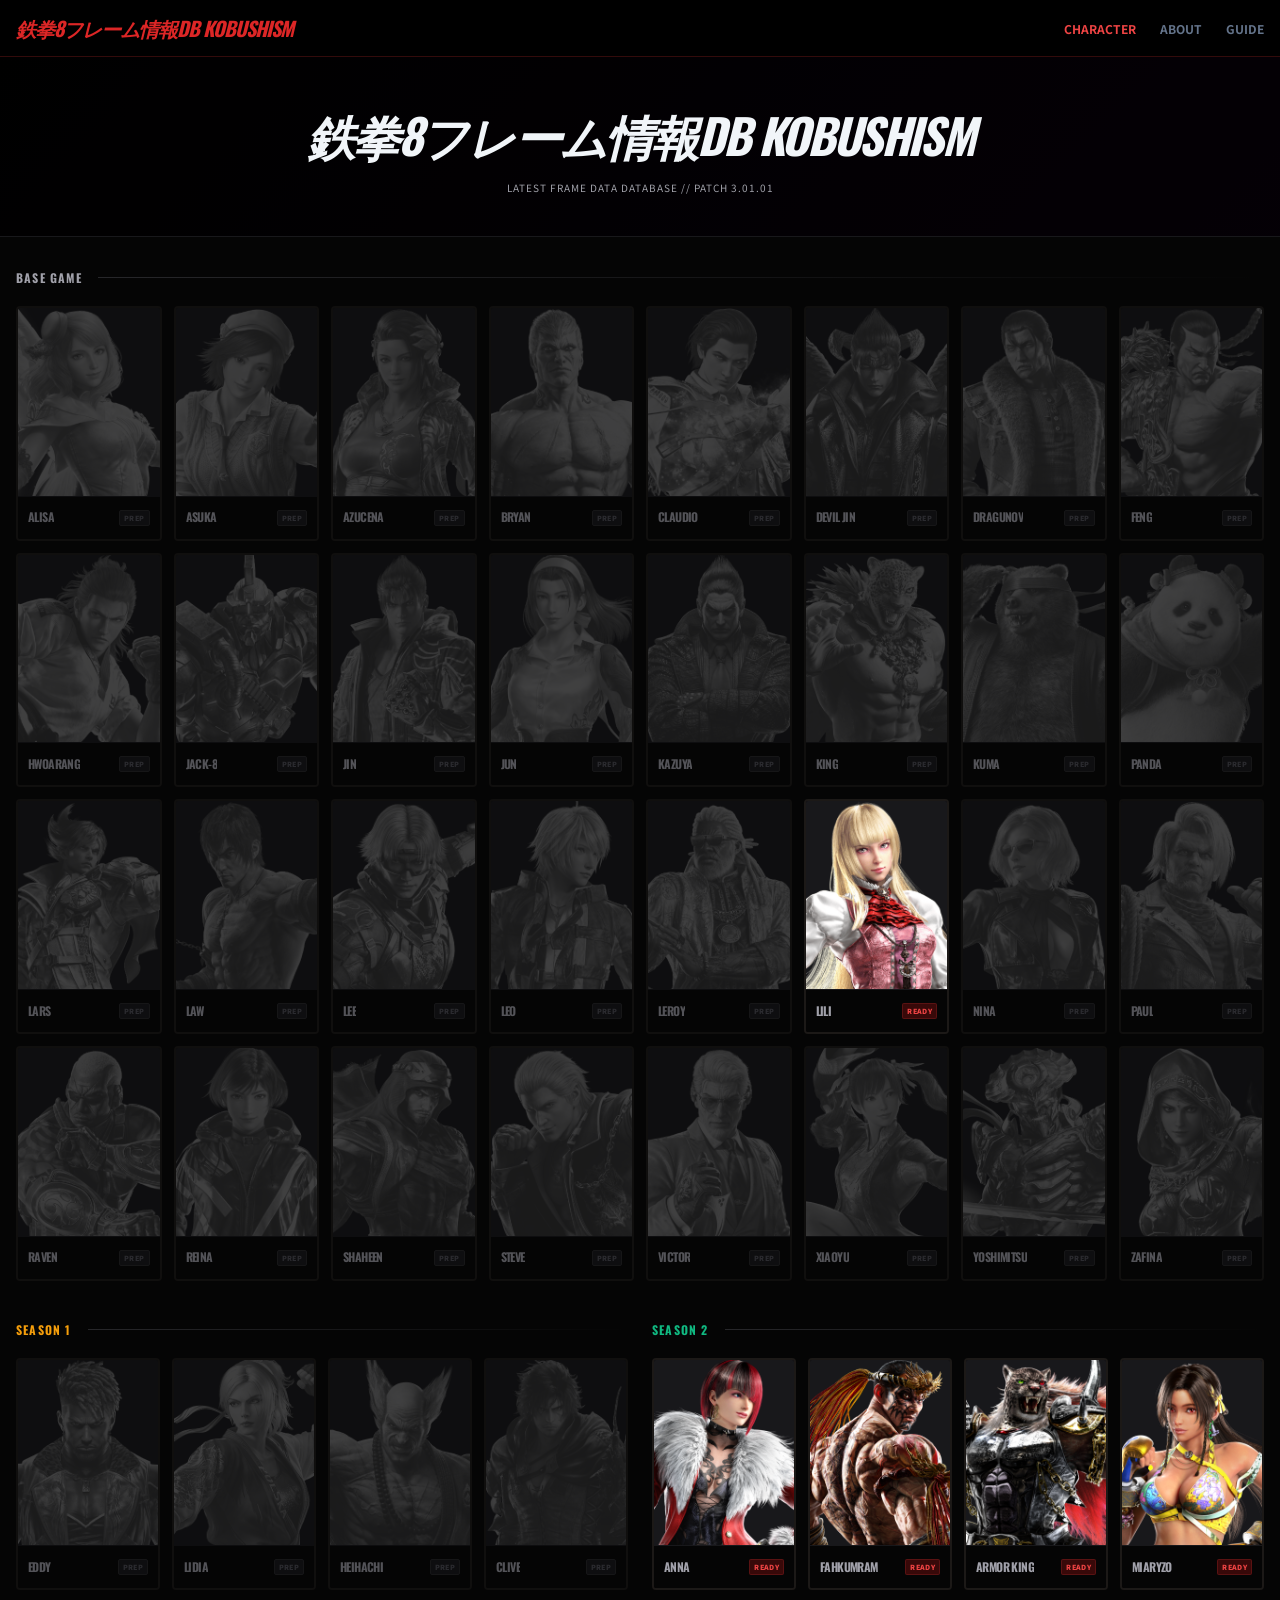
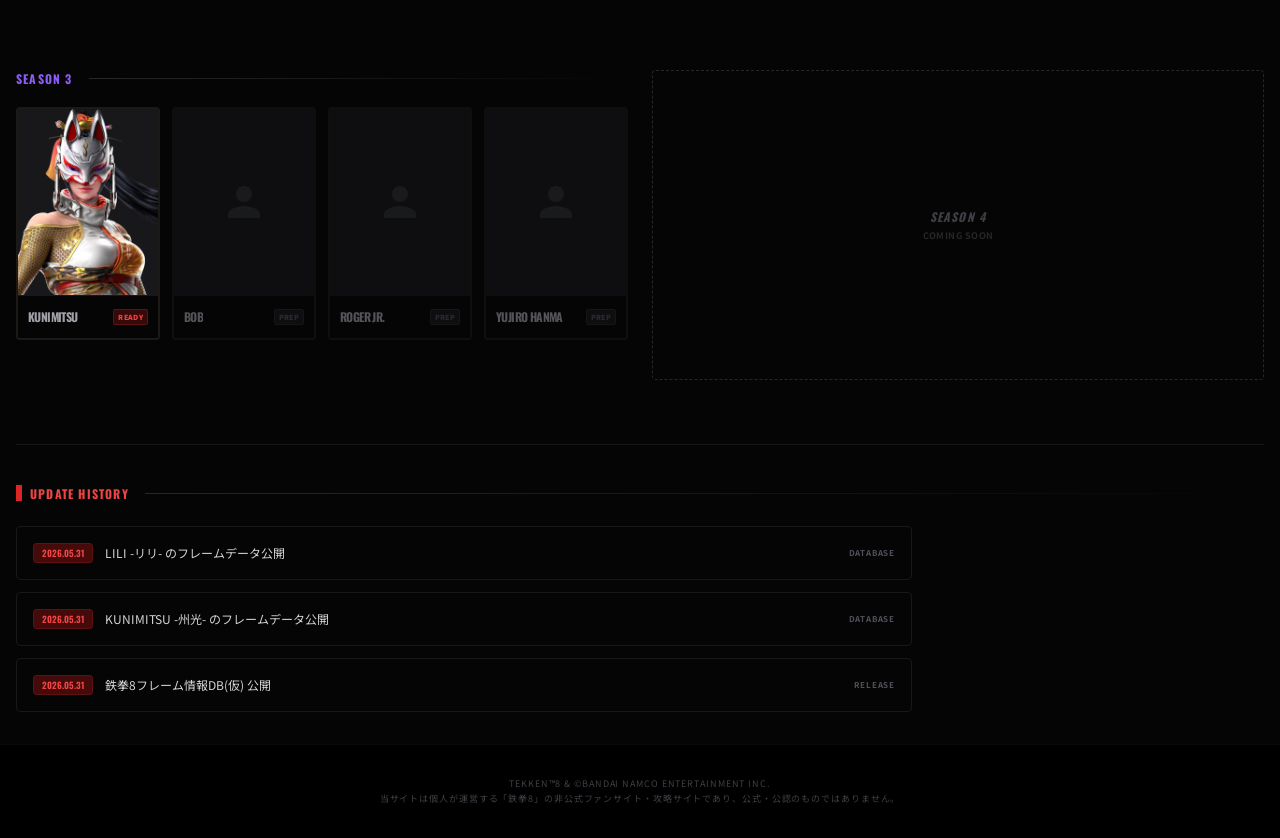
==== index.html @ 1b741292 "Add files via upload" ====
<!DOCTYPE html>
<html lang="ja">
<head>
    <meta charset="UTF-8">
    <meta name="viewport" content="width=device-width, initial-scale=1.0">
    <title>鉄拳8フレーム情報DB KOBUSHISM</title>

    <link rel="stylesheet" href="css/top.css">
</head>
<body>
    <!-- Loading Screen -->
    <!-- <div id="loader" class="loading-overlay">
        <div class="loader-text oswald">INITIALIZING DATABASE...</div>
    </div> -->

    <!-- Navigation -->
    <nav>
        <div class="nav-container">
            <a href="index.html" class="nav-logo oswald tekken-font">鉄拳8フレーム情報DB KOBUSHISM</a>
            <div class="nav-links">
                <span>CHARACTER</span>
                <a href="about.html" class="menu-link">ABOUT</a>
                <a href="guide.html" class="menu-link">GUIDE</a>
            </div>
        </div>
    </nav>

    <!-- Hero / Header Section -->
    <div class="hero-section">
        <div class="hero-overlay"></div>
        <div class="hero-content">
            <h2 class="hero-title oswald tekken-font">鉄拳8フレーム情報DB KOBUSHISM</h2>
            <p class="hero-subtitle">Latest Frame Data Database // Patch 3.01.01</p>
        </div>
    </div>

    <!-- Character Selection Area -->
    <main id="selection-area">
        <!-- Generated dynamically by JavaScript -->
    </main>

    <!-- Custom Toast Notification Box -->
    <div id="toast" class="toast-box">
        <div class="toast-ping"></div>
        <div class="toast-text" id="toast-text">MESSAGE</div>
    </div>

    <!-- Footer -->
    <footer>
        <div class="footer-content">
            <p class="footer-text">
                TEKKEN™8 & ©Bandai Namco Entertainment Inc.<br>
                当サイトは個人が運営する「鉄拳8」の非公式ファンサイト・攻略サイトであり、公式・公認のものではありません。
            </p>
        </div>
    </footer>
    
    <script src="js/top.js"></script>
</body>
</html>
---- css/top.css ----
@import url('https://fonts.googleapis.com/css2?family=Oswald:wght@400;700&family=Noto+Sans+JP:wght@400;700&display=swap');

:root {
    --bg-color: #050505;
    --text-main: #f1f5f9;
    --text-muted: #a1a1aa;
    --text-dark: #52525b;
    --primary-red: #dc2626;
    --primary-red-hover: #ef4444;
    --card-bg: #0c0a09;
    --border-color: #1c1917;
    --nav-bg: rgba(0, 0, 0, 0.95);
    --footer-bg: #000000;
    --season-1-color: #f59e0b; /* Amber */
    --season-2-color: #10b981; /* Emerald */
    --season-3-color: #8b5cf6; /* Purple */
}

* {
    box-sizing: border-box;
    margin: 0;
    padding: 0;
}

body {
    font-family: 'Noto Sans JP', sans-serif;
    background-color: var(--bg-color);
    color: var(--text-main);
    min-height: 100vh;
    display: flex;
    flex-direction: column;
    overflow-x: hidden;
}

/* Text selection style */
::selection {
    background-color: var(--primary-red);
    color: white;
}

/* Font Helpers */
.oswald {
    font-family: 'Oswald', sans-serif;
}
.tekken-font {
    text-transform: uppercase;
    font-style: italic;
    letter-spacing: -0.05em;
}

/* Navigation */
nav {
    position: sticky;
    top: 0;
    z-index: 50;
    background-color: var(--nav-bg);
    border-bottom: 1px solid rgba(127, 29, 29, 0.4);
    backdrop-filter: blur(4px);
}

.nav-container {
    max-width: 1280px;
    margin: 0 auto;
    padding: 0 16px;
    height: 56px;
    display: flex;
    align-items: center;
    justify-content: space-between;
}

.nav-logo {
    font-size: 1.25rem;
    font-weight: bold;
    color: var(--primary-red);
    transition: color 0.3s;
    text-decoration: none;
}

.nav-logo:hover {
    color: var(--primary-red-hover);
}

.nav-links {
    display: flex;
    align-items: center;
    gap: 24px;
    font-size: 0.75rem;
    font-weight: bold;
}

.nav-links a {
    color: #64748b;
    text-decoration: none;
    transition: color 0.3s;
}

.nav-links a:hover {
    color: white;
}

.nav-links .active {
    color: var(--primary-red-hover);
}

.nav-links span {
    color: var(--primary-red-hover);
}

/* Animated Hero Background */
@keyframes hero-bg-anim {
    0% { background-position: 0% 50%; }
    50% { background-position: 100% 50%; }
    100% { background-position: 0% 50%; }
}

.hero-section {
    position: relative;
    height: 180px;
    width: 100%;
    overflow: hidden;
    border-bottom: 1px solid #18181b;
    background: linear-gradient(-45deg, #000000, #3a0000, #0a000d, #000000);
    background-size: 400% 400%;
    animation: hero-bg-anim 15s ease infinite;
}

.hero-overlay {
    position: absolute;
    inset: 0;
    background-color: rgba(0, 0, 0, 0.4);
}

.hero-content {
    position: relative;
    max-width: 1280px;
    margin: 0 auto;
    padding: 0 16px;
    height: 100%;
    display: flex;
    flex-direction: column;
    justify-content: center;
    align-items: center;
    text-align: center;
}

.hero-title {
    font-size: 1.875rem;
    font-weight: 900;
    letter-spacing: -0.05em;
}

@media (min-width: 768px) {
    .hero-title { font-size: 3rem; }
}

.hero-subtitle {
    color: var(--text-muted);
    font-size: 10px;
    letter-spacing: 0.1em;
    text-transform: uppercase;
    margin-top: 8px;
}

/* Main Container */
main {
    flex-grow: 1;
    max-width: 1280px;
    margin: 0 auto;
    padding: 32px 16px;
    width: 100%;
}

/* Grid configurations */
.season-section {
    margin-bottom: 40px;
}

.season-section:last-child {
    margin-bottom: 0;
}

.base-grid {
    display: grid;
    grid-template-columns: repeat(2, 1fr);
    gap: 12px;
}

@media (min-width: 640px) {
    .base-grid { grid-template-columns: repeat(4, 1fr); }
}
@media (min-width: 768px) {
    .base-grid { grid-template-columns: repeat(6, 1fr); }
}
@media (min-width: 1024px) {
    .base-grid { grid-template-columns: repeat(8, 1fr); }
}

/* Columns container for dynamic multi-column alignments */
.season-row-container {
    display: grid;
    grid-template-columns: 1fr;
    gap: 24px;
    margin-bottom: 40px;
}

@media (min-width: 768px) {
    .season-row-container {
        grid-template-columns: 1fr 1fr;
    }
}

.season-grid {
    display: grid;
    grid-template-columns: repeat(2, 1fr);
    gap: 12px;
}

@media (min-width: 640px) {
    .season-grid {
        grid-template-columns: repeat(4, 1fr);
    }
}

/* Section Titles & Lines */
.group-header {
    display: flex;
    align-items: center;
    gap: 16px;
    margin-bottom: 20px;
}

.group-title {
    font-size: 0.75rem;
    font-weight: bold;
    letter-spacing: 0.1em;
}

.group-title.text-zinc-500 { color: var(--text-muted); }
.group-title.text-amber-500 { color: var(--season-1-color); }
.group-title.text-emerald-500 { color: var(--season-2-color); }
.group-title.text-purple-500 { color: var(--season-3-color); }

.header-line {
    flex-grow: 1;
    height: 1px;
    background: linear-gradient(to right, #27272a, transparent);
}

/* Character Card CSS */
.character-card {
    border: 2px solid var(--border-color);
    background-color: #0c0a09;
    border-radius: 4px;
    overflow: hidden;
    display: flex;
    flex-direction: column;
    position: relative;
    text-decoration: none;
    color: inherit;
    transition: all 0.25s cubic-bezier(0.4, 0, 0.2, 1);
}

.character-card.ready-card {
    cursor: pointer;
    background-color: #020202;
}

.character-card.prep-card {
    cursor: not-allowed;
    opacity: 0.5;
}

.character-card.ready-card:hover {
    border-color: var(--primary-red-hover);
    transform: scale(1.08);
    box-shadow: 0 0 20px rgba(239, 68, 68, 0.5);
    z-index: 20;
}

/* Character image aspect and grids */
.card-image-wrap {
    position: relative;
    width: 100%;
    aspect-ratio: 3 / 4;
    overflow: hidden;
    background-color: #18181b;
    border-bottom: 1px solid rgba(24, 24, 27, 0.6);
    transition: border-color 0.3s;
}

.character-card.ready-card:hover .card-image-wrap {
    border-color: rgba(239, 68, 68, 0.4);
}

.card-image-bg {
    position: absolute;
    inset: 0;
    z-index: 0;
    background-color: rgba(24, 24, 27, 0.6);
    transition: background-color 0.3s;
}

.character-card:hover .card-image-bg {
    background-color: #27272a;
}

.card-img {
    position: absolute;
    inset: 0;
    width: 100%;
    height: 100%;
    object-fit: cover;
    z-index: 10;
    transition: transform 0.5s;
}

.character-card.ready-card:hover .card-img {
    transform: scale(1.05);
}

.card-img.grayscale {
    filter: grayscale(1) contrast(0.5);
    opacity: 0.6;
    transition: opacity 0.3s;
}

.character-card:hover .card-img.grayscale {
    opacity: 0.8;
}

.card-fallback {
    position: absolute;
    inset: 0;
    z-index: 10;
    display: flex;
    align-items: center;
    justify-content: center;
    opacity: 0.1;
    transition: opacity 0.3s;
}

.character-card.ready-card .card-fallback {
    opacity: 0.25;
}

.character-card:hover .card-fallback {
    opacity: 0.3;
}

.card-fallback svg {
    width: 48px;
    height: 48px;
    fill: currentColor;
}

/* Card Information & Labels */
.card-info {
    padding: 10px;
    background-color: #050505;
    display: flex;
    align-items: center;
    justify-content: space-between;
    gap: 6px;
    min-height: 42px;
}

.card-name {
    font-size: 11px;
    font-weight: 900;
    text-transform: uppercase;
    letter-spacing: -0.05em;
    line-height: 1.2;
    overflow: hidden;
    text-overflow: ellipsis;
    white-space: nowrap;
    color: #a1a1aa;
    transition: color 0.3s;
}

@media (min-width: 768px) {
    .card-name { font-size: 12px; }
}

.character-card.ready-card:hover .card-name {
    color: #f87171;
}

.card-status {
    flex-shrink: 0;
    display: flex;
    align-items: center;
}

.badge {
    font-size: 7px;
    font-weight: 900;
    padding: 2px 4px;
    border-radius: 2px;
    letter-spacing: 0.05em;
}

.badge-ready {
    background-color: rgba(69, 10, 10, 0.8);
    color: #ef4444;
    border: 1px solid rgba(127, 29, 29, 0.5);
    animation: pulse-badge 2s infinite;
}

.badge-prep {
    background-color: #18181b;
    color: #52525b;
    border: 1px solid #27272a;
}

@keyframes pulse-badge {
    0%, 100% { opacity: 1; }
    50% { opacity: .5; }
}

/* Coming Soon Placeholder Block */
.placeholder-box {
    border: 1px dashed #27272a;
    border-radius: 4px;
    padding: 16px;
    display: flex;
    flex-direction: column;
    justify-content: center;
    align-items: center;
    text-align: center;
    background-color: rgba(9, 9, 11, 0.2);
}

.placeholder-title {
    font-size: 12px;
    font-weight: bold;
    letter-spacing: 0.1em;
    color: #3f3f46;
    margin-bottom: 4px;
}

.placeholder-subtitle {
    font-size: 9px;
    color: #27272a;
    font-weight: bold;
    letter-spacing: 0.05em;
}

/* Update History Style */
.history-section {
    margin-top: 64px;
    border-top: 1px solid #18181b;
    padding-top: 40px;
}

.history-title-wrap {
    display: flex;
    align-items: center;
    gap: 16px;
    margin-bottom: 24px;
}

.history-heading {
    font-size: 0.75rem;
    font-weight: bold;
    letter-spacing: 0.1em;
    color: var(--primary-red-hover);
    display: flex;
    align-items: center;
    gap: 8px;
}

.history-accent-line {
    width: 6px;
    height: 16px;
    background-color: var(--primary-red);
    display: inline-block;
}

.history-container {
    display: flex;
    flex-direction: column;
    gap: 12px;
    max-width: 896px;
}

.history-item {
    padding: 16px;
    background-color: rgba(5, 5, 5, 0.6);
    border: 1px solid #18181b;
    border-radius: 4px;
    display: flex;
    flex-direction: column;
    gap: 12px;
    justify-content: space-between;
    transition: border-color 0.3s;
}

.history-item:hover {
    border-color: #27272a;
}

@media (min-width: 640px) {
    .history-item {
        flex-direction: row;
        align-items: center;
    }
}

.history-left {
    display: flex;
    align-items: flex-start;
    gap: 12px;
}

@media (min-width: 640px) {
    .history-left {
        align-items: center;
    }
}

.history-date {
    font-size: 9px;
    background-color: #450a0a;
    color: #ef4444;
    border: 1px solid rgba(127, 29, 29, 0.4);
    padding: 2px 8px;
    border-radius: 4px;
    font-weight: bold;
    flex-shrink: 0;
}

.history-date.muted {
    background-color: #1c1917;
    color: #a1a1aa;
    border: 1px solid #27272a;
}

.history-text {
    font-size: 12px;
    color: #d4d4d8;
    line-height: 1.5;
}

.history-tag {
    font-size: 8px;
    color: #52525b;
    font-weight: bold;
    letter-spacing: 0.1em;
    text-transform: uppercase;
    align-self: flex-end;
}

@media (min-width: 640px) {
    .history-tag {
        align-self: auto;
    }
}

/* Loading Screen styles */
.loading-overlay {
    position: fixed;
    inset: 0;
    background: #000;
    display: flex;
    justify-content: center;
    align-items: center;
    z-index: 100;
    transition: opacity 0.5s ease;
}

.loader-text {
    font-size: 24px;
    color: var(--primary-red-hover);
    letter-spacing: 0.15em;
    animation: pulse-loader 1.5s infinite;
}

@keyframes pulse-loader {
    0%, 100% { opacity: 1; }
    50% { opacity: 0.4; }
}

/* Toast Popup styles */
.toast-box {
    position: fixed;
    bottom: 20px;
    right: 20px;
    z-index: 50;
    background-color: #09090b;
    border: 1px solid #450a0a;
    color: white;
    padding: 16px 20px;
    border-radius: 4px;
    box-shadow: 0 10px 25px -5px rgba(0, 0, 0, 0.9), 0 8px 10px -6px rgba(0, 0, 0, 0.9);
    display: flex;
    align-items: center;
    gap: 12px;
    transition: all 0.3s ease;
    transform: translateY(100px);
    opacity: 0;
    pointer-events: none;
}

.toast-box.show {
    transform: translateY(0);
    opacity: 1;
    pointer-events: auto;
}

.toast-ping {
    width: 8px;
    height: 8px;
    border-radius: 50%;
    background-color: var(--primary-red-hover);
    animation: ping 1s cubic-bezier(0, 0, 0.2, 1) infinite;
}

@keyframes ping {
    75%, 100% {
        transform: scale(2);
        opacity: 0;
    }
}

.toast-text {
    font-size: 12px;
    font-weight: bold;
    letter-spacing: 0.05em;
}

/* Footer styles */
footer {
    border-top: 1px solid #09090b;
    background-color: var(--footer-bg);
    padding: 32px 0;
}

.footer-content {
    max-width: 1280px;
    margin: 0 auto;
    padding: 0 16px;
    text-align: center;
}

.footer-text {
    color: #3f3f46;
    font-size: 9px;
    text-transform: uppercase;
    letter-spacing: 0.1em;
    line-height: 1.625;
}
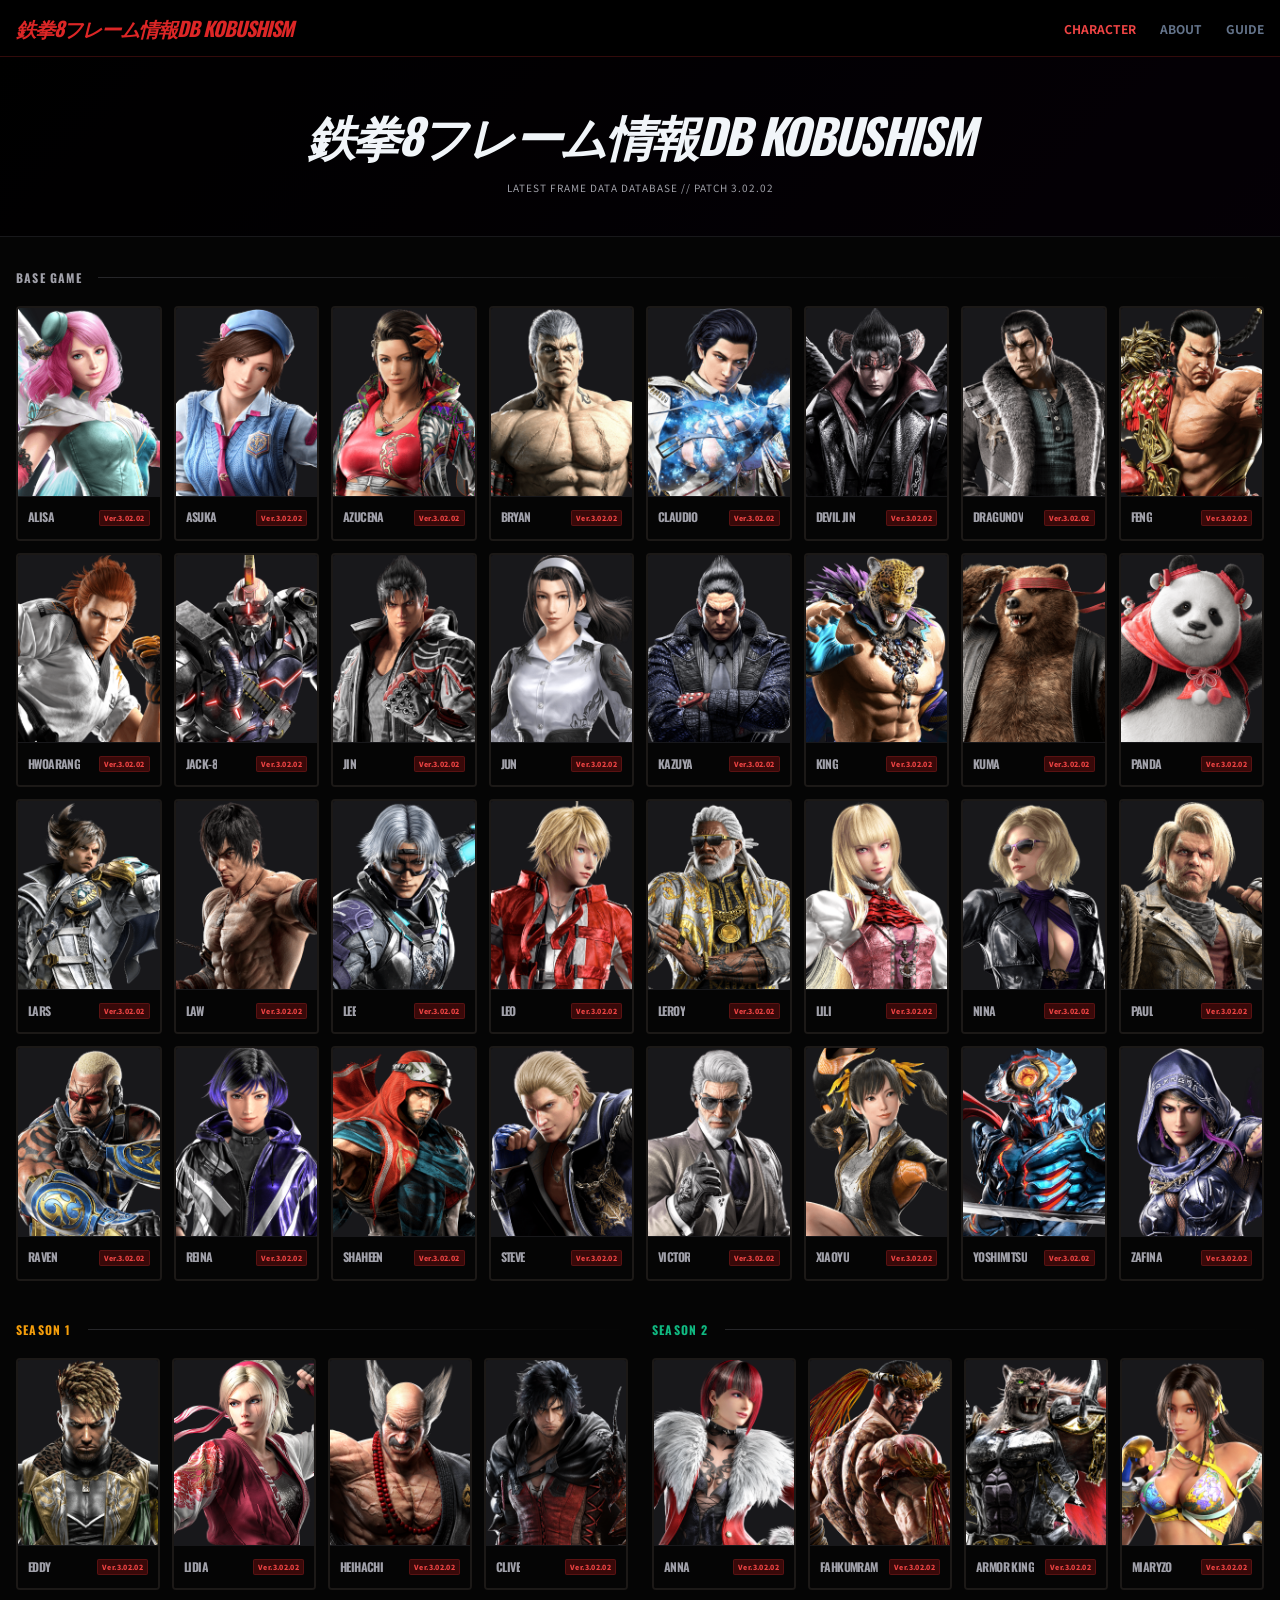
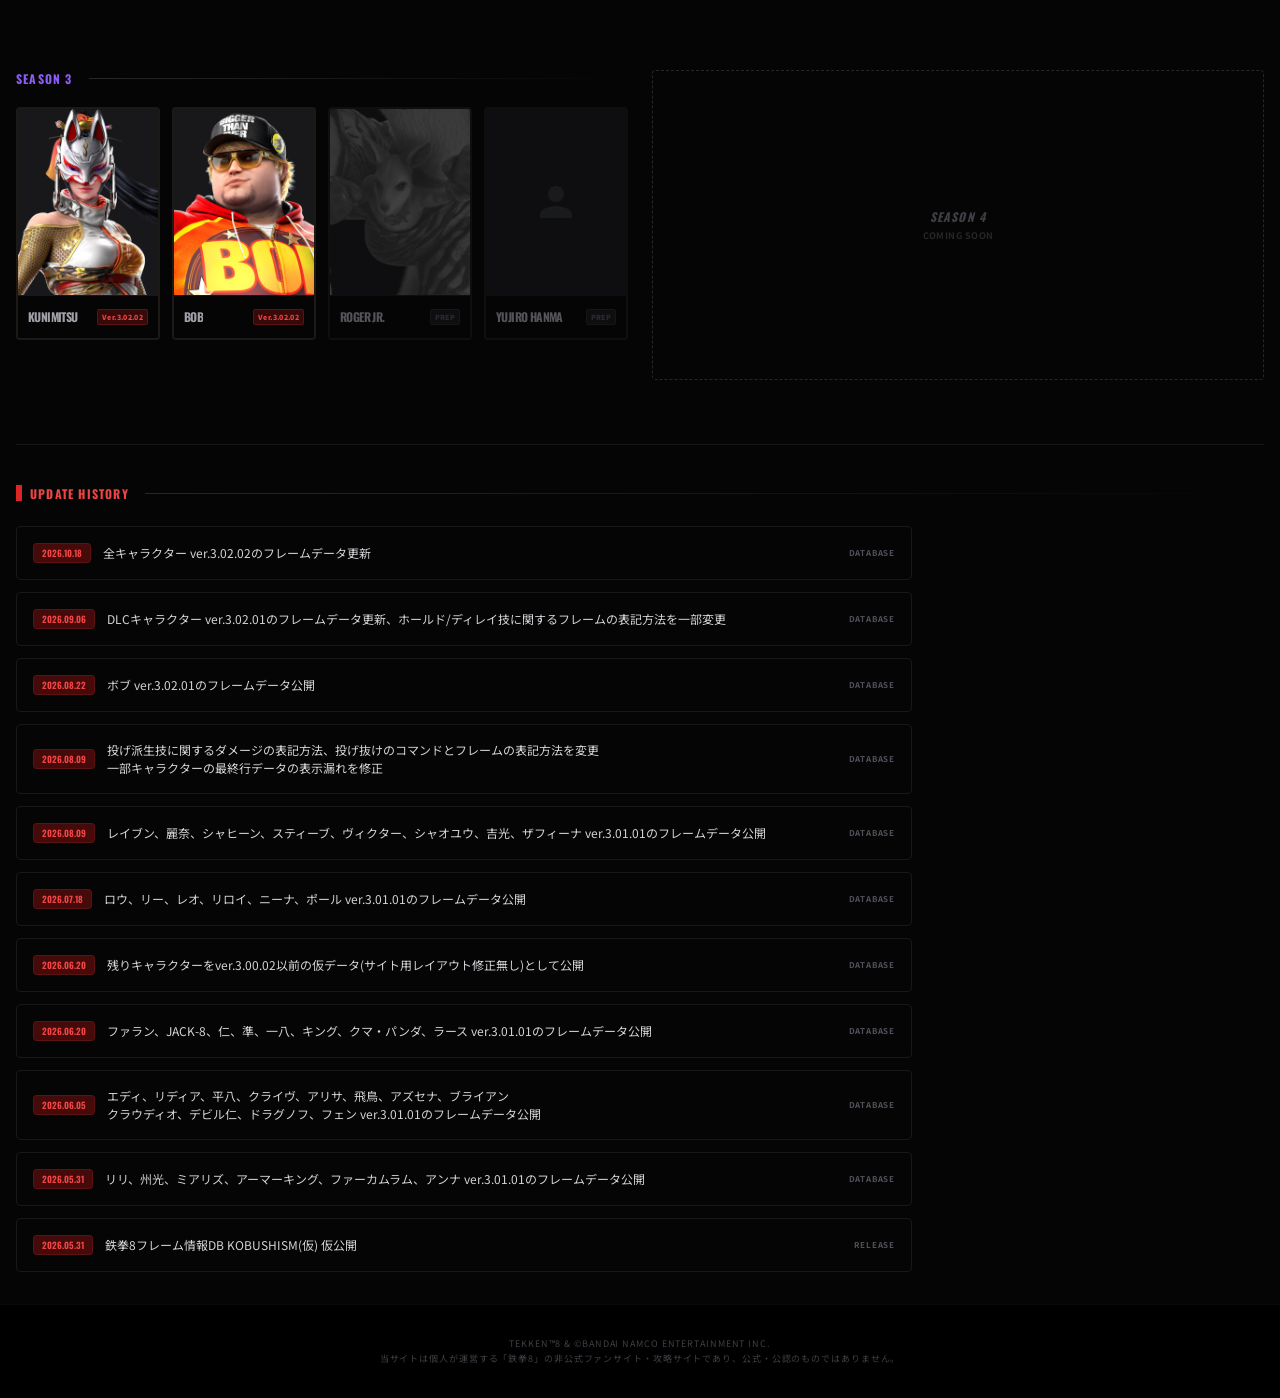
==== commit a9e098e6: "Add files via upload" ====
--- a/index.html
+++ b/index.html
@@ -30,7 +30,7 @@
         <div class="hero-overlay"></div>
         <div class="hero-content">
             <h2 class="hero-title oswald tekken-font">鉄拳8フレーム情報DB KOBUSHISM</h2>
-            <p class="hero-subtitle">Latest Frame Data Database // Patch 3.01.01</p>
+            <p class="hero-subtitle">Latest Frame Data Database // Patch 3.02.02</p>
         </div>
     </div>
 
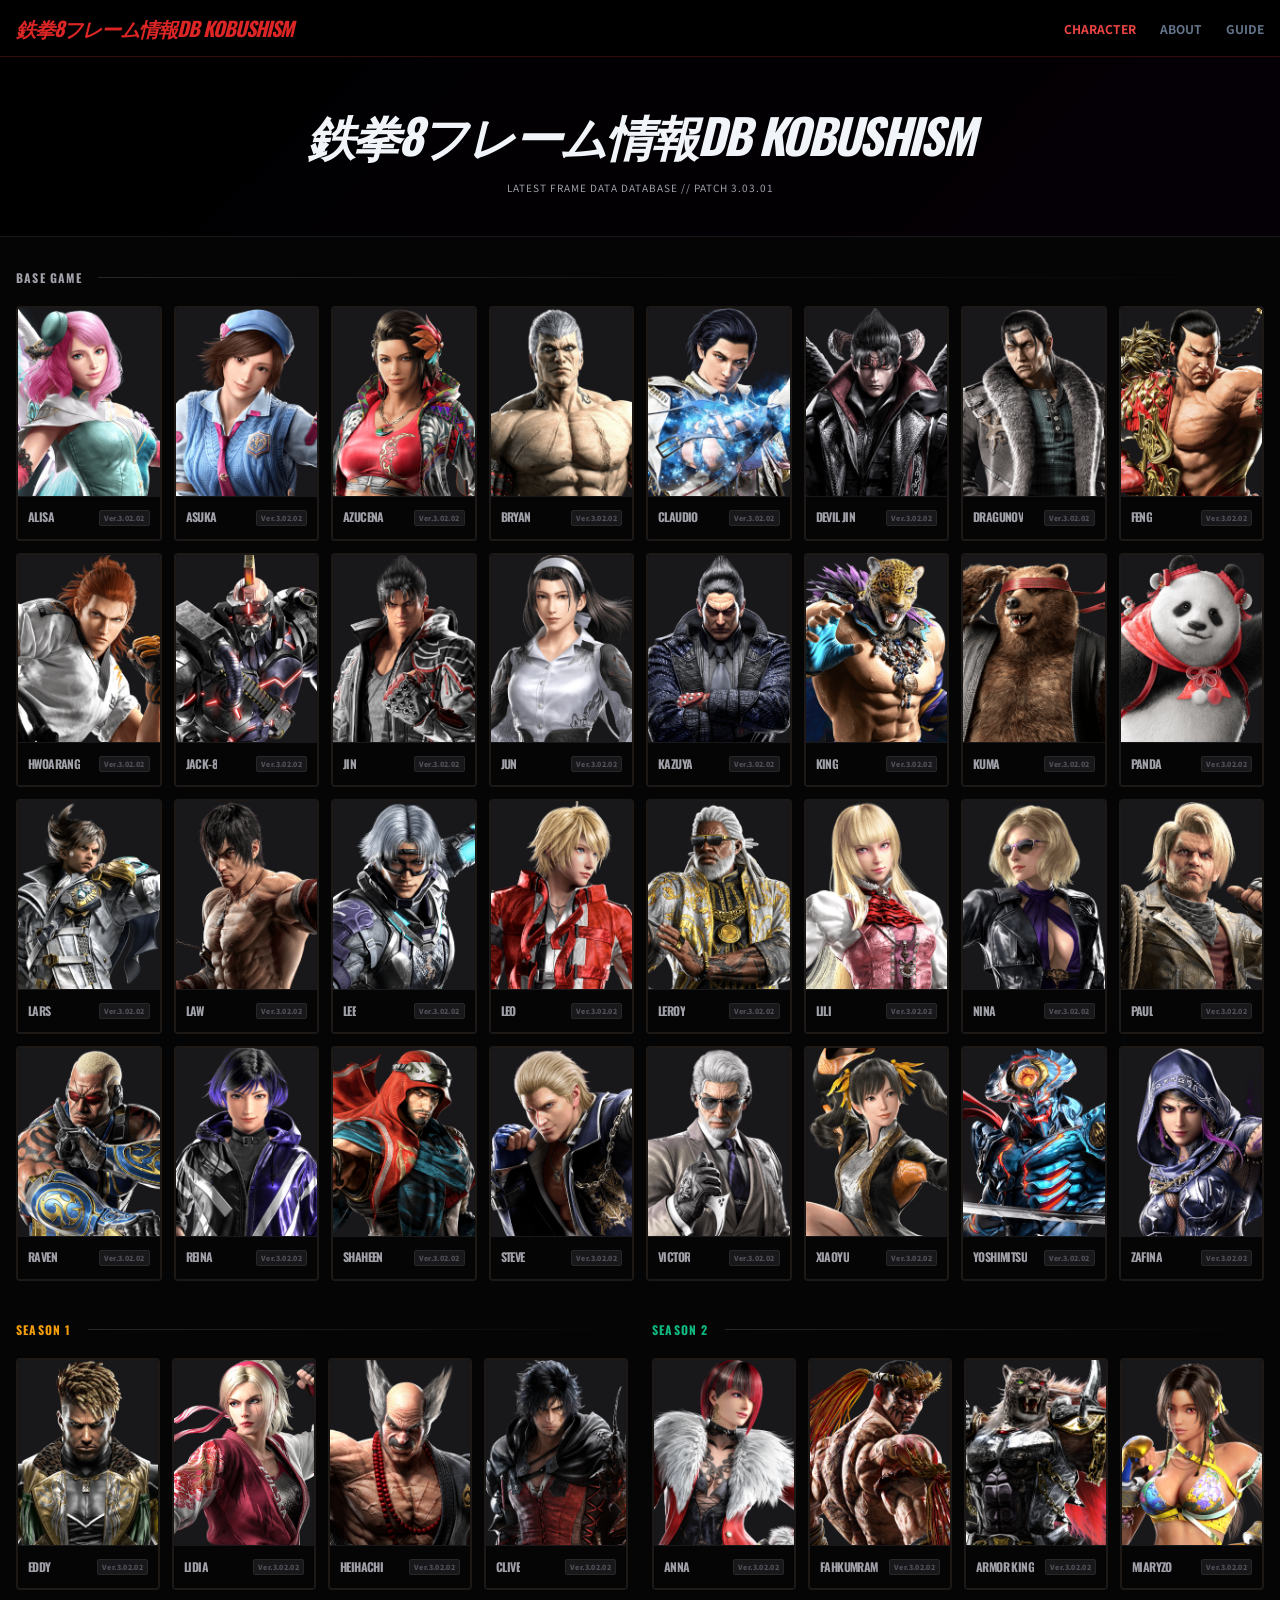
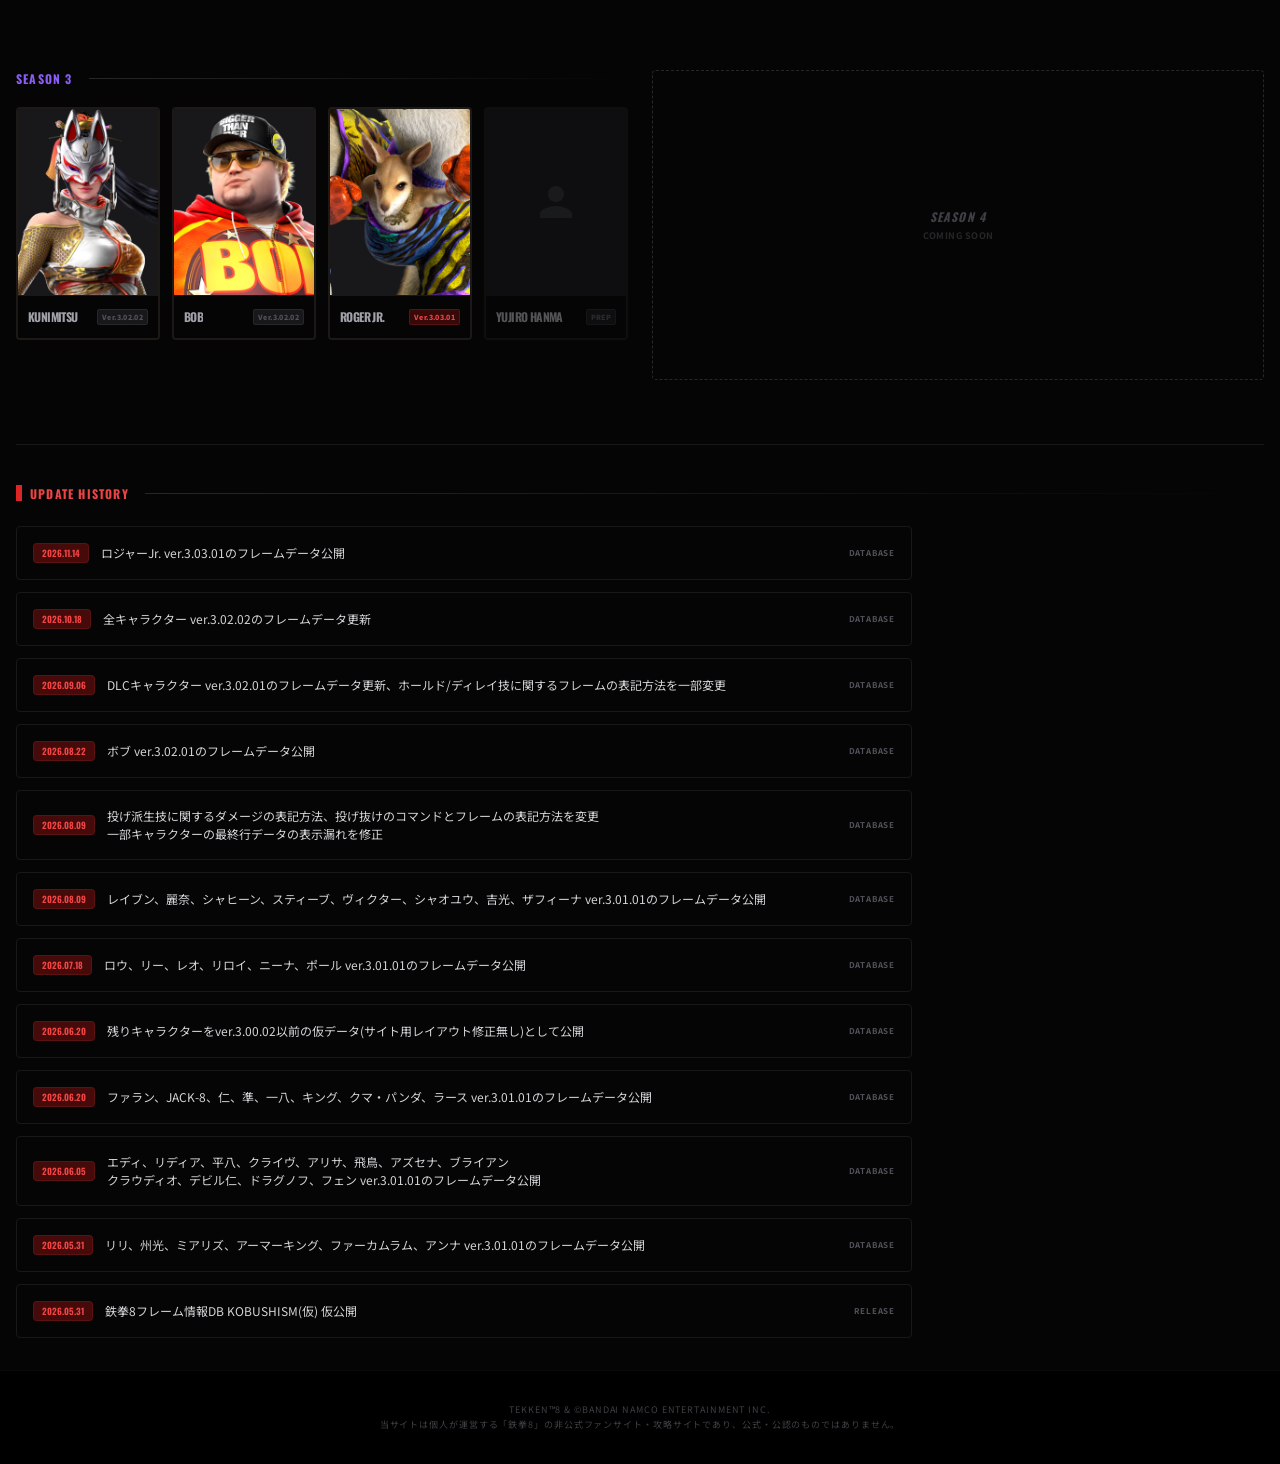
==== commit 1c317bd7: "Add files via upload" ====
--- a/index.html
+++ b/index.html
@@ -30,7 +30,7 @@
         <div class="hero-overlay"></div>
         <div class="hero-content">
             <h2 class="hero-title oswald tekken-font">鉄拳8フレーム情報DB KOBUSHISM</h2>
-            <p class="hero-subtitle">Latest Frame Data Database // Patch 3.02.02</p>
+            <p class="hero-subtitle">Latest Frame Data Database // Patch 3.03.01</p>
         </div>
     </div>
 
